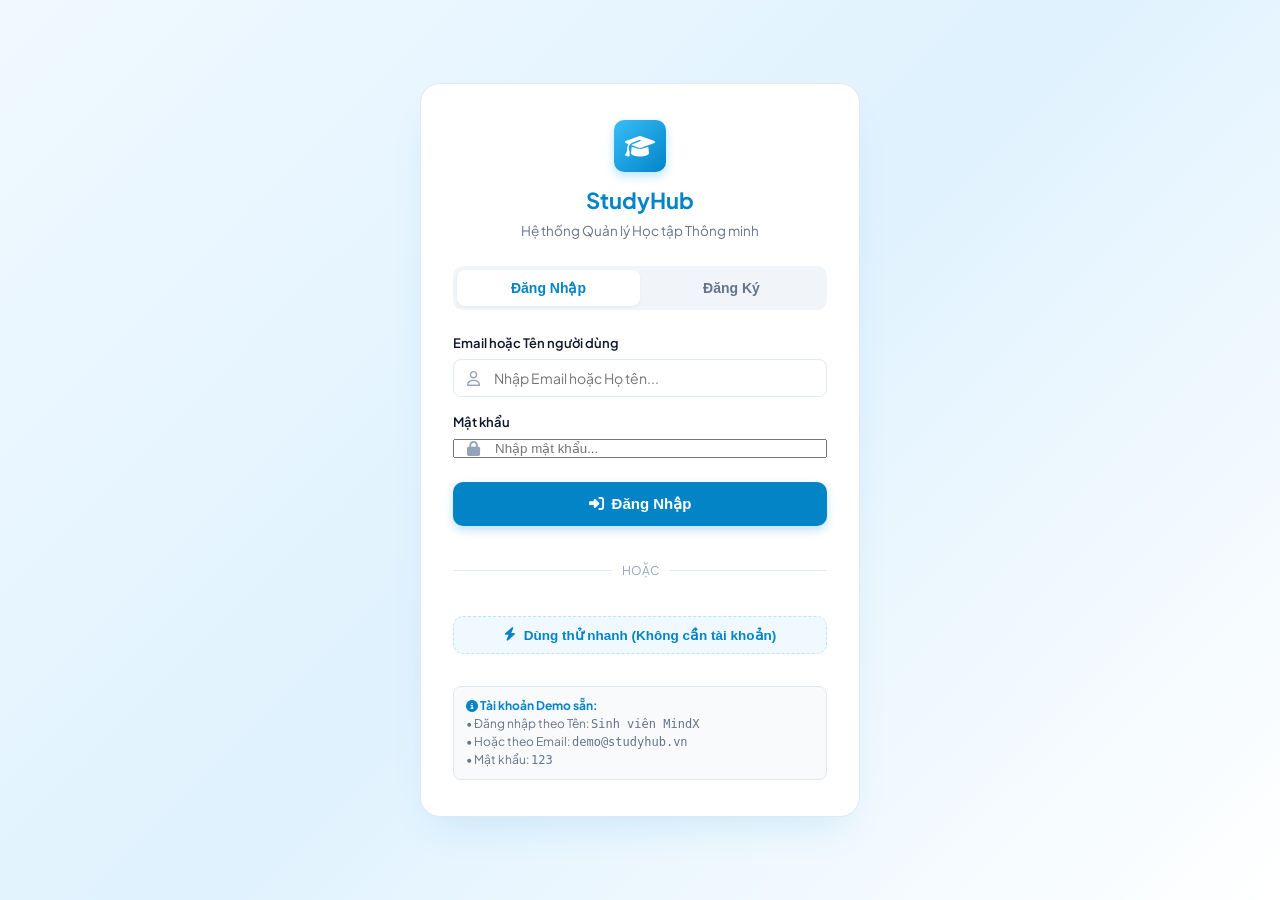
==== auth.html @ 2ad90d70 "first commit" ====
<!DOCTYPE html>
<html lang="vi">

<head>
  <meta charset="UTF-8">
  <meta name="viewport" content="width=device-width, initial-scale=1.0">
  <title>StudyHub - Đăng Nhập & Đăng Ký</title>
  <!-- Google Font & Icons -->
  <link rel="preconnect" href="https://fonts.googleapis.com">
  <link rel="preconnect" href="https://fonts.gstatic.com" crossorigin>
  <link href="https://fonts.googleapis.com/css2?family=Plus+Jakarta+Sans:wght@400;500;600;700&display=swap"
    rel="stylesheet">
  <link rel="stylesheet" href="https://cdnjs.cloudflare.com/ajax/libs/font-awesome/6.4.0/css/all.min.css">
  <link rel="stylesheet" href="style.css">
</head>

<body class="auth-page">
  <div class="auth-wrapper">
    <div class="auth-card">
      <div class="auth-brand">
        <div class="logo-icon"><i class="fa-solid fa-graduation-cap"></i></div>
        <h2>StudyHub</h2>
        <p>Hệ thống Quản lý Học tập Thông minh</p>
      </div>

      <!-- Tab Switcher -->
      <div class="auth-tabs">
        <button type="button" class="auth-tab-btn active" id="tab-btn-login">Đăng Nhập</button>
        <button type="button" class="auth-tab-btn" id="tab-btn-register">Đăng Ký</button>
      </div>

      <!-- FORM ĐĂNG NHẬP -->
      <form id="form-login" class="auth-form active">
        <div class="form-group">
          <label for="login-identifier">Email hoặc Tên người dùng</label>
          <div class="input-with-icon">
            <i class="fa-regular fa-user"></i>
            <input type="text" id="login-identifier" placeholder="Nhập Email hoặc Họ tên..." required>
          </div>
        </div>

        <div class="form-group">
          <label for="login-password">Mật khẩu</label>
          <div class="input-with-icon">
            <i class="fa-solid fa-lock"></i>
            <input type="password" id="login-password" placeholder="Nhập mật khẩu..." required>
          </div>
        </div>

        <button type="submit" class="btn btn-primary auth-btn-submit">
          <i class="fa-solid fa-right-to-bracket"></i> Đăng Nhập
        </button>

        <div class="auth-divider">
          <span>HOẶC</span>
        </div>

        <button type="button" class="btn-guest" onclick="loginAsGuest()">
          <i class="fa-solid fa-bolt"></i> Dùng thử nhanh (Không cần tài khoản)
        </button>

        <div class="auth-hint-box">
          <i class="fa-solid fa-circle-info" style="color: var(--primary);"></i>
          <strong>Tài khoản Demo sẵn:</strong><br>
          • Đăng nhập theo Tên: <code>Sinh viên MindX</code><br>
          • Hoặc theo Email: <code>demo@studyhub.vn</code><br>
          • Mật khẩu: <code>123</code>
        </div>
      </form>

      <!-- FORM ĐĂNG KÝ -->
      <form id="form-register" class="auth-form">
        <div class="form-group">
          <label for="reg-fullname">Họ và tên học viên</label>
          <div class="input-with-icon">
            <i class="fa-regular fa-user"></i>
            <input type="text" id="reg-fullname" placeholder="VD: Nguyễn Văn A" required>
          </div>
        </div>

        <div class="form-group">
          <label for="reg-email">Email học tập</label>
          <div class="input-with-icon">
            <i class="fa-regular fa-envelope"></i>
            <input type="email" id="reg-email" placeholder="VD: sinhvien@mindx.edu.vn" required>
          </div>
        </div>

        <div class="form-group">
          <label for="reg-password">Mật khẩu</label>
          <div class="input-with-icon">
            <i class="fa-solid fa-lock"></i>
            <input type="password" id="reg-password" placeholder="Tạo mật khẩu (từ 3 ký tự)..." required>
          </div>
        </div>

        <div class="form-group">
          <label for="reg-repassword">Nhập lại mật khẩu</label>
          <div class="input-with-icon">
            <i class="fa-solid fa-shield-halved"></i>
            <input type="password" id="reg-repassword" placeholder="Nhập lại chính xác mật khẩu..." required>
          </div>
        </div>

        <button type="submit" class="btn btn-primary auth-btn-submit">
          <i class="fa-solid fa-user-plus"></i> Đăng Ký Tài Khoản
        </button>
      </form>
    </div>
  </div>

  <div id="toast" class="toast"></div>
  <script src="script.js"></script>
</body>

</html>
---- style.css ----
/* ===================================================
   StudyHub - Quản Lý Học Tập
   Tông màu chủ đạo: Nền trắng (#FFFFFF / #F8FAFC) & Xanh da trời (#0ea5e9 / #0284c7)
   =================================================== */

:root {
  --primary: #0284c7;
  /* Xanh da trời đậm */
  --primary-light: #38bdf8;
  /* Xanh da trời sáng */
  --primary-bg: #f0f9ff;
  /* Nền xanh da trời rất nhạt */
  --primary-border: #bae6fd;
  /* Viền xanh da trời nhẹ */

  --bg-body: #f8fafc;
  /* Nền trang web trắng xám nhẹ dịu mắt */
  --bg-card: #ffffff;
  /* Nền thẻ trắng tinh */
  --bg-card-hover: #ffffff;

  --text-main: #0f172a;
  /* Chữ đậm dễ đọc */
  --text-muted: #64748b;
  /* Chữ phụ */
  --text-sub: #94a3b8;

  --border-color: #e2e8f0;
  --border-radius: 12px;
  --border-radius-sm: 8px;

  --shadow-sm: 0 1px 3px rgba(0, 0, 0, 0.05);
  --shadow-md: 0 4px 12px rgba(2, 132, 199, 0.08);
  --shadow-lg: 0 10px 25px -5px rgba(2, 132, 199, 0.12);

  --danger: #ef4444;
  --danger-bg: #fef2f2;
  --warning: #f59e0b;
  --warning-bg: #fffbeb;
  --success: #10b981;
  --success-bg: #ecfdf5;

  --transition: all 0.2s ease-in-out;
}

* {
  margin: 0;
  padding: 0;
  box-sizing: border-box;
}

body {
  font-family: 'Plus Jakarta Sans', -apple-system, BlinkMacSystemFont, 'Segoe UI', Roboto, sans-serif;
  background-color: var(--bg-body);
  color: var(--text-main);
  line-height: 1.5;
  -webkit-font-smoothing: antialiased;
}

/* App Layout */
.app-layout {
  display: flex;
  min-height: 100vh;
}

/* Sidebar */
.sidebar {
  width: 260px;
  background-color: #ffffff;
  border-right: 1px solid var(--border-color);
  display: flex;
  flex-direction: column;
  padding: 16px;
  position: sticky;
  top: 0;
  height: 100vh;
  flex-shrink: 0;
}

.brand {
  display: flex;
  align-items: center;
  gap: 12px;
  padding: 8px 12px 24px;
  border-bottom: 1px solid var(--border-color);
}

.logo-icon {
  width: 60px;
  height: 60px;
  border-radius: 10px;
  background: linear-gradient(135deg, var(--primary-light), var(--primary));
  color: #ffffff;
  display: flex;
  align-items: center;
  justify-content: center;
  font-size: 32px;
  box-shadow: 0 4px 10px rgba(14, 165, 233, 0.3);
}

.brand-text h2 {
  font-size: 18px;
  font-weight: 700;
  color: var(--primary);
  line-height: 1.2;
}

.brand-text span {
  font-size: 12px;
  color: var(--text-muted);
}

.nav-menu {
  margin-top: 24px;
  display: flex;
  flex-direction: column;
  gap: 8px;
  flex: 1;
}

.nav-btn {
  display: flex;
  align-items: center;
  gap: 12px;
  padding: 12px 14px;
  border-radius: var(--border-radius-sm);
  background: transparent;
  border: none;
  font-size: 14.5px;
  font-weight: 500;
  color: var(--text-muted);
  cursor: pointer;
  transition: var(--transition);
  text-align: left;
  width: 100%;
}

.nav-btn i {
  font-size: 18px;
  width: 22px;
  text-align: center;
}

.nav-btn:hover {
  background-color: var(--primary-bg);
  color: var(--primary);
}

.nav-btn.active {
  background-color: var(--primary-bg);
  color: var(--primary);
  font-weight: 600;
  border-left: 3px solid var(--primary);
}

.nav-btn .badge {
  margin-left: auto;
  background-color: var(--primary);
  color: white;
  font-size: 11px;
  padding: 2px 7px;
  border-radius: 12px;
  font-weight: 600;
}

.sidebar-footer {
  padding-top: 16px;
  border-top: 1px solid var(--border-color);
}

.today-box {
  background-color: var(--primary-bg);
  border: 1px solid var(--primary-border);
  padding: 12px 14px;
  border-radius: var(--border-radius-sm);
  display: flex;
  align-items: center;
  gap: 10px;
  color: var(--primary);
}

.today-box i {
  font-size: 20px;
}

.day-text {
  font-size: 13px;
  font-weight: 700;
  color: var(--primary);
}

.date-text {
  font-size: 12px;
  color: var(--text-muted);
}

/* Main Content */
.main-content {
  flex: 1;
  padding: 32px 40px;
  max-width: 1200px;
  margin: 0 auto;
  width: 100%;
}

/* Top Header */
.top-header {
  display: flex;
  justify-content: space-between;
  align-items: center;
  margin-bottom: 28px;
}

.header-titles h1 {
  font-size: 26px;
  font-weight: 700;
  color: var(--text-main);
  letter-spacing: -0.5px;
}

.header-titles p {
  font-size: 14px;
  color: var(--text-muted);
  margin-top: 4px;
}

/* Buttons */
.btn {
  display: inline-flex;
  align-items: center;
  gap: 8px;
  padding: 10px 18px;
  border-radius: var(--border-radius-sm);
  font-size: 14px;
  font-weight: 600;
  cursor: pointer;
  transition: var(--transition);
  border: 1px solid transparent;
}

.btn-primary {
  background-color: var(--primary);
  color: #ffffff;
  box-shadow: 0 4px 10px rgba(2, 132, 199, 0.25);
}

.btn-primary:hover {
  background-color: #0369a1;
  transform: translateY(-1px);
}

.btn-outline {
  background-color: transparent;
  border-color: var(--border-color);
  color: var(--text-muted);
}

.btn-outline:hover {
  background-color: #f1f5f9;
  color: var(--text-main);
}

.btn-danger-sm {
  background: transparent;
  border: none;
  color: #94a3b8;
  padding: 6px;
  cursor: pointer;
  border-radius: 4px;
  font-size: 14px;
}

.btn-danger-sm:hover {
  color: var(--danger);
  background-color: var(--danger-bg);
}

.btn-edit-sm {
  background: transparent;
  border: none;
  color: #94a3b8;
  padding: 6px;
  cursor: pointer;
  border-radius: 4px;
  font-size: 14px;
}

.btn-edit-sm:hover {
  color: var(--primary);
  background-color: var(--primary-bg);
}

/* Tab Panels */
.tab-panel {
  display: none;
  animation: fadeIn 0.25s ease-in-out;
}

.tab-panel.active {
  display: block;
}

@keyframes fadeIn {
  from {
    opacity: 0;
    transform: translateY(6px);
  }

  to {
    opacity: 1;
    transform: translateY(0);
  }
}

/* Stats Row */
.stats-row {
  display: grid;
  grid-template-columns: repeat(auto-fit, minmax(220px, 1fr));
  gap: 16px;
  margin-bottom: 24px;
}

.stat-card {
  background: #ffffff;
  border: 1px solid var(--border-color);
  padding: 18px 20px;
  border-radius: var(--border-radius);
  display: flex;
  align-items: center;
  gap: 16px;
  box-shadow: var(--shadow-sm);
}

.stat-icon {
  width: 48px;
  height: 48px;
  border-radius: 12px;
  display: flex;
  align-items: center;
  justify-content: center;
  font-size: 20px;
}

.stat-icon.sky {
  background-color: var(--primary-bg);
  color: var(--primary);
}

.stat-icon.blue {
  background-color: #e0f2fe;
  color: #0284c7;
}

.stat-icon.amber {
  background-color: var(--warning-bg);
  color: var(--warning);
}

.stat-icon.emerald {
  background-color: var(--success-bg);
  color: var(--success);
}

.stat-info {
  display: flex;
  flex-direction: column;
}

.stat-num {
  font-size: 24px;
  font-weight: 700;
  line-height: 1.1;
  color: var(--text-main);
}

.stat-label {
  font-size: 13px;
  color: var(--text-muted);
  margin-top: 4px;
}

/* Filter Bar */
.filter-bar {
  display: flex;
  justify-content: space-between;
  align-items: center;
  flex-wrap: wrap;
  gap: 12px;
  margin-bottom: 20px;
  padding: 12px 16px;
  background-color: #ffffff;
  border: 1px solid var(--border-color);
  border-radius: var(--border-radius);
}

.filter-group {
  display: flex;
  gap: 10px;
  flex-wrap: wrap;
}

.filter-label {
  font-size: 13.5px;
  color: var(--text-muted);
  font-weight: 500;
  display: inline-flex;
  align-items: center;
  gap: 6px;
}

.filter-pills {
  display: flex;
  gap: 6px;
  flex-wrap: wrap;
}

.pill {
  padding: 6px 12px;
  border-radius: 20px;
  border: 1px solid var(--border-color);
  background-color: #ffffff;
  font-size: 13px;
  font-weight: 500;
  color: var(--text-muted);
  cursor: pointer;
  transition: var(--transition);
}

.pill:hover {
  border-color: var(--primary-light);
  color: var(--primary);
}

.pill.active {
  background-color: var(--primary);
  border-color: var(--primary);
  color: #ffffff;
}

.search-box {
  display: flex;
  align-items: center;
  gap: 8px;
  background-color: var(--bg-body);
  border: 1px solid var(--border-color);
  border-radius: var(--border-radius-sm);
  padding: 6px 12px;
  min-width: 260px;
}

.search-box input {
  border: none;
  background: transparent;
  outline: none;
  font-size: 13.5px;
  width: 100%;
  font-family: inherit;
}

.search-box i {
  color: var(--text-sub);
}

.select-input {
  padding: 6px 12px;
  border: 1px solid var(--border-color);
  background-color: var(--bg-body);
  border-radius: var(--border-radius-sm);
  font-size: 13px;
  font-family: inherit;
  color: var(--text-main);
  outline: none;
}

/* Grids & Cards */
.cards-grid {
  display: grid;
  grid-template-columns: repeat(auto-fill, minmax(320px, 1fr));
  gap: 20px;
}

/* SCHEDULE CARD */
.schedule-card {
  background: #ffffff;
  border: 1px solid var(--border-color);
  border-radius: var(--border-radius);
  padding: 20px;
  transition: var(--transition);
  position: relative;
  display: flex;
  flex-direction: column;
  box-shadow: var(--shadow-sm);
}

.schedule-card:hover {
  transform: translateY(-2px);
  box-shadow: var(--shadow-md);
  border-color: var(--primary-light);
}

.schedule-card.is-today {
  border: 2px solid var(--primary);
  background: linear-gradient(180deg, #f0f9ff 0%, #ffffff 40%);
}

.today-ribbon {
  position: absolute;
  top: 12px;
  right: 12px;
  background-color: var(--primary);
  color: #ffffff;
  font-size: 11px;
  font-weight: 700;
  padding: 2px 8px;
  border-radius: 12px;
  text-transform: uppercase;
}

.schedule-header {
  display: flex;
  align-items: flex-start;
  gap: 12px;
  margin-bottom: 12px;
}

.day-badge {
  background: var(--primary-bg);
  color: var(--primary);
  font-weight: 700;
  font-size: 13px;
  padding: 6px 10px;
  border-radius: 8px;
  border: 1px solid var(--primary-border);
  white-space: nowrap;
}

.schedule-title {
  font-size: 16px;
  font-weight: 700;
  color: var(--text-main);
  line-height: 1.3;
}

.schedule-meta {
  display: flex;
  flex-direction: column;
  gap: 6px;
  font-size: 13px;
  color: var(--text-muted);
  margin-bottom: 14px;
}

.meta-item {
  display: flex;
  align-items: center;
  gap: 8px;
}

.meta-item i {
  width: 14px;
  color: var(--primary);
}

.schedule-note-box {
  background-color: #f8fafc;
  border: 1px solid var(--border-color);
  border-left: 3px solid var(--primary);
  border-radius: 6px;
  padding: 10px 12px;
  font-size: 13px;
  color: #334155;
  margin-top: auto;
  white-space: pre-line;
}

.schedule-note-box strong {
  color: var(--primary);
  display: block;
  margin-bottom: 2px;
  font-size: 12px;
}

.card-actions {
  display: flex;
  justify-content: flex-end;
  gap: 6px;
  margin-top: 12px;
  padding-top: 10px;
  border-top: 1px solid #f1f5f9;
}

/* TODO LIST */
.todo-list {
  display: flex;
  flex-direction: column;
  gap: 12px;
}

.todo-item {
  background: #ffffff;
  border: 1px solid var(--border-color);
  border-radius: var(--border-radius);
  padding: 16px 20px;
  display: flex;
  align-items: flex-start;
  gap: 16px;
  box-shadow: var(--shadow-sm);
  transition: var(--transition);
}

.todo-item:hover {
  border-color: var(--primary-light);
  box-shadow: var(--shadow-md);
}

.todo-item.completed {
  background-color: #f8fafc;
  opacity: 0.75;
}

.todo-item.completed .todo-title {
  text-decoration: line-through;
  color: var(--text-muted);
}

.todo-checkbox-wrapper {
  margin-top: 3px;
}

.custom-checkbox {
  width: 22px;
  height: 22px;
  border-radius: 6px;
  border: 2px solid #cbd5e1;
  display: flex;
  align-items: center;
  justify-content: center;
  cursor: pointer;
  transition: var(--transition);
}

.todo-item.completed .custom-checkbox {
  background-color: var(--success);
  border-color: var(--success);
  color: #ffffff;
}

.custom-checkbox:hover {
  border-color: var(--primary);
}

.todo-content {
  flex: 1;
}

.todo-header-line {
  display: flex;
  align-items: center;
  gap: 10px;
  margin-bottom: 6px;
  flex-wrap: wrap;
}

.todo-subject-badge {
  background-color: var(--primary-bg);
  color: var(--primary);
  font-size: 12px;
  font-weight: 600;
  padding: 2px 8px;
  border-radius: 4px;
}

.priority-badge {
  font-size: 11px;
  font-weight: 600;
  padding: 2px 8px;
  border-radius: 4px;
}

.priority-high {
  background-color: var(--danger-bg);
  color: var(--danger);
}

.priority-medium {
  background-color: var(--warning-bg);
  color: #b45309;
}

.priority-low {
  background-color: var(--success-bg);
  color: var(--success);
}

.deadline-badge {
  font-size: 12px;
  font-weight: 600;
  display: inline-flex;
  align-items: center;
  gap: 5px;
  color: var(--text-muted);
}

.deadline-badge.overdue {
  color: var(--danger);
  font-weight: 700;
}

.deadline-badge.near {
  color: #b45309;
}

.todo-title {
  font-size: 15.5px;
  font-weight: 600;
  color: var(--text-main);
  margin-bottom: 4px;
}

.todo-note-text {
  font-size: 13.5px;
  color: var(--text-muted);
  white-space: pre-line;
  margin-top: 4px;
}

/* KNOWLEDGE BASE CARD */
.knowledge-grid {
  grid-template-columns: repeat(auto-fill, minmax(340px, 1fr));
}

.knowledge-card {
  background: #ffffff;
  border: 1px solid var(--border-color);
  border-radius: var(--border-radius);
  padding: 20px;
  display: flex;
  flex-direction: column;
  box-shadow: var(--shadow-sm);
  transition: var(--transition);
}

.knowledge-card:hover {
  transform: translateY(-2px);
  border-color: var(--primary-light);
  box-shadow: var(--shadow-md);
}

.knowledge-top {
  display: flex;
  justify-content: space-between;
  align-items: center;
  margin-bottom: 10px;
}

.subject-week-tag {
  font-size: 12px;
  font-weight: 600;
  background-color: var(--primary-bg);
  color: var(--primary);
  padding: 3px 8px;
  border-radius: 6px;
  border: 1px solid var(--primary-border);
}

.star-rating {
  font-size: 12px;
  font-weight: 600;
  padding: 3px 8px;
  border-radius: 12px;
}

.star-rating.high {
  background-color: #fee2e2;
  color: #dc2626;
}

.star-rating.medium {
  background-color: #fef3c7;
  color: #b45309;
}

.star-rating.low {
  background-color: #f1f5f9;
  color: #64748b;
}

.knowledge-title {
  font-size: 16px;
  font-weight: 700;
  color: var(--text-main);
  margin-bottom: 10px;
  line-height: 1.35;
}

.knowledge-body {
  font-size: 13.5px;
  color: #334155;
  background: #f8fafc;
  padding: 12px;
  border-radius: 8px;
  white-space: pre-wrap;
  word-break: break-word;
  line-height: 1.55;
  font-family: inherit;
  flex: 1;
  border: 1px solid #f1f5f9;
}

/* Empty State */
.empty-state {
  text-align: center;
  padding: 48px 24px;
  background-color: #ffffff;
  border: 2px dashed var(--border-color);
  border-radius: var(--border-radius);
  grid-column: 1 / -1;
  width: 100%;
}

.empty-state i {
  font-size: 40px;
  color: var(--primary-light);
  margin-bottom: 12px;
}

.empty-state h4 {
  font-size: 16px;
  font-weight: 600;
  color: var(--text-main);
  margin-bottom: 4px;
}

.empty-state p {
  font-size: 13.5px;
  color: var(--text-muted);
}

/* Modals */
.modal {
  display: none;
  position: fixed;
  inset: 0;
  background-color: rgba(15, 23, 42, 0.45);
  backdrop-filter: blur(2px);
  z-index: 1000;
  align-items: center;
  justify-content: center;
  padding: 16px;
}

.modal.active {
  display: flex;
}

.modal-content {
  background: #ffffff;
  border-radius: 16px;
  max-width: 520px;
  width: 100%;
  max-height: 90vh;
  overflow-y: auto;
  box-shadow: var(--shadow-lg);
  animation: modalPop 0.2s cubic-bezier(0.16, 1, 0.3, 1);
}

@keyframes modalPop {
  from {
    opacity: 0;
    transform: scale(0.95);
  }

  to {
    opacity: 1;
    transform: scale(1);
  }
}

.modal-header {
  display: flex;
  justify-content: space-between;
  align-items: center;
  padding: 20px 24px;
  border-bottom: 1px solid var(--border-color);
}

.modal-header h3 {
  font-size: 18px;
  font-weight: 700;
  color: var(--primary);
}

.modal-close {
  background: transparent;
  border: none;
  font-size: 24px;
  line-height: 1;
  color: var(--text-sub);
  cursor: pointer;
}

.modal-close:hover {
  color: var(--text-main);
}

.modal-body {
  padding: 24px;
  display: flex;
  flex-direction: column;
  gap: 16px;
}

.form-group {
  display: flex;
  flex-direction: column;
  gap: 6px;
}

.form-row {
  display: grid;
  grid-template-columns: 1fr 1fr;
  gap: 14px;
}

label {
  font-size: 13px;
  font-weight: 600;
  color: var(--text-main);
}

.required {
  color: var(--danger);
}

input[type="text"],
input[type="datetime-local"],
select,
textarea {
  font-family: inherit;
  font-size: 14px;
  padding: 9px 12px;
  border: 1px solid var(--border-color);
  border-radius: var(--border-radius-sm);
  outline: none;
  background-color: #ffffff;
  color: var(--text-main);
  transition: var(--transition);
}

input:focus,
select:focus,
textarea:focus {
  border-color: var(--primary);
  box-shadow: 0 0 0 3px rgba(14, 165, 233, 0.15);
}

textarea {
  resize: vertical;
}

.modal-footer {
  display: flex;
  justify-content: flex-end;
  gap: 10px;
  margin-top: 10px;
}

/* Toast */
.toast {
  position: fixed;
  bottom: 24px;
  right: 24px;
  background-color: #0f172a;
  color: #ffffff;
  padding: 12px 20px;
  border-radius: 8px;
  font-size: 14px;
  font-weight: 500;
  box-shadow: var(--shadow-lg);
  transform: translateY(100px);
  opacity: 0;
  transition: all 0.3s ease;
  z-index: 2000;
  display: flex;
  align-items: center;
  gap: 8px;
}

.toast.show {
  transform: translateY(0);
  opacity: 1;
}

/* Responsive */
@media (max-width: 900px) {
  .app-layout {
    flex-direction: column;
  }

  .sidebar {
    width: 100%;
    height: auto;
    position: sticky;
    top: 0;
    z-index: 100;
    background: #ffffff;
    padding: 12px 16px;
    display: grid;
    grid-template-columns: auto 1fr;
    align-items: center;
    border-right: none;
    border-bottom: 1px solid var(--border-color);
    box-shadow: 0 2px 8px rgba(0, 0, 0, 0.04);
  }

  .brand {
    grid-column: 1;
    grid-row: 1;
    border-bottom: none;
    padding: 0;
    gap: 10px;
  }

  /* .logo-icon {
    width: 36px;
    height: 36px;
    font-size: 17px;
  } */

  .brand-text h2 {
    font-size: 16px;
  }

  /* Đưa thông tin user lên kế bên logo, nằm ngay góc bên phải trên cùng màn hình */
  .sidebar-footer {
    display: flex;
    grid-column: 2;
    grid-row: 1;
    justify-self: end;
    justify-content: flex-end;
    align-items: center;
    border-top: none;
    padding: 0;
    margin: 0;
  }

  .user-profile-box {
    margin-bottom: 0;
    padding: 4px 8px;
    background: #f8fafc;
    border: 1px solid var(--border-color);
    border-radius: var(--border-radius-sm);
    gap: 8px;
  }

  .user-avatar {
    width: 32px;
    height: 32px;
  }

  .user-name {
    font-size: 12.5px;
    max-width: 120px;
  }

  .user-email {
    display: none;
  }

  .today-box {
    display: none;
  }

  .nav-menu {
    grid-column: 1 / -1;
    grid-row: 2;
    margin-top: 0px;
    padding-top: 10px;
    border-top: 1px solid var(--border-color);
    flex-direction: row;
    overflow-x: auto;
    gap: 6px;
  }

  .nav-btn,
  .nav-link {
    white-space: nowrap;
    border-left: none;
    border-bottom: 3px solid transparent;
    padding: 8px 12px;
    font-size: 13.5px;
  }

  .nav-btn.active,
  .nav-link.active {
    border-left: none;
    border-bottom: 3px solid var(--primary);
  }

  .main-content {
    padding: 20px 16px;
  }

  .form-row {
    grid-template-columns: 1fr;
  }
}

/* Dưới 580px: nav-menu giữ lại icon thôi, bỏ chữ đi */
@media (max-width: 720px) {
  .brand-text span {
    display: none;
  }

  .user-name {
    display: none;
    /* Ẩn tên, giữ avatar và nút đăng xuất gọn gàng */
  }

  .user-profile-box {
    padding: 2px 4px;
    border: none;
    background: transparent;
  }

  /* Phần nav-menu giữ lại icon, bỏ chữ */
  .nav-menu {
    display: flex;
    justify-content: space-around;
    overflow-x: visible;
    gap: 2px;
  }

  .nav-btn,
  .nav-link {
    flex: 1;
    justify-content: center;
    padding: 10px 6px;
    position: relative;
    gap: 0;
  }

  /* Bỏ chữ đi */
  .nav-btn span:not(.badge),
  .nav-link span:not(.badge) {
    display: none !important;
  }

  /* Giữ lại icon */
  .nav-btn i,
  .nav-link i {
    font-size: 20px;
    width: auto;
    margin: 0;
  }

  /* Badge số lượng đính kèm trên icon */
  .nav-btn .badge,
  .nav-link .badge {
    position: absolute;
    top: 4px;
    right: calc(50% - 16px);
    font-size: 10px;
    padding: 1px 5px;
    margin-left: 0;
    line-height: 1.2;
  }
}



/* ===================================================
   BỔ SUNG CHO ĐA TRANG (MULTI-PAGE) & AUTH (ĐĂNG NHẬP/ĐĂNG KÝ)
   =================================================== */

.nav-link {
  display: flex;
  align-items: center;
  gap: 12px;
  padding: 12px 14px;
  border-radius: var(--border-radius-sm);
  background: transparent;
  border: none;
  font-size: 14.5px;
  font-weight: 500;
  color: var(--text-muted);
  text-decoration: none;
  transition: var(--transition);
  text-align: left;
  width: 100%;
}

.nav-link i {
  font-size: 18px;
  width: 22px;
  text-align: center;
}

.nav-link:hover {
  background-color: var(--primary-bg);
  color: var(--primary);
}

.nav-link.active {
  background-color: var(--primary-bg);
  color: var(--primary);
  font-weight: 600;
  border-left: 3px solid var(--primary);
}

.nav-link .badge {
  margin-left: auto;
  background-color: var(--primary);
  color: white;
  font-size: 11px;
  padding: 2px 7px;
  border-radius: 12px;
  font-weight: 600;
}

/* User Profile Widget in Sidebar */
.user-profile-box {
  display: flex;
  align-items: center;
  gap: 10px;
  padding: 10px 12px;
  background-color: #f8fafc;
  border: 1px solid var(--border-color);
  border-radius: var(--border-radius-sm);
  margin-bottom: 12px;
}

.user-avatar {
  width: 60px;
  height: 60px;
  border-radius: 50%;
  background: var(--primary-bg);
  color: var(--primary);
  display: flex;
  align-items: center;
  justify-content: center;
  font-size: 16px;
  border: 1px solid var(--primary-border);
  flex-shrink: 0;
  overflow: hidden;
}

.user-avatar img {
  width: 100%;
  height: 100%;
  object-fit: cover;
  border-radius: 50%;
  display: block;
}

.user-details {
  flex: 1;
  min-width: 0;
  display: flex;
  flex-direction: column;
}

.user-name {
  font-size: 13px;
  font-weight: 600;
  color: var(--text-main);
  white-space: nowrap;
  overflow: hidden;
  text-overflow: ellipsis;
}

.user-email {
  font-size: 11px;
  color: var(--text-muted);
  white-space: nowrap;
  overflow: hidden;
  text-overflow: ellipsis;
}

.btn-logout {
  background: transparent;
  border: none;
  color: var(--text-sub);
  cursor: pointer;
  padding: 6px;
  border-radius: 4px;
  font-size: 14px;
  transition: var(--transition);
}

.btn-logout:hover {
  color: var(--danger);
  background-color: var(--danger-bg);
}

/* Auth Page */
.auth-wrapper {
  min-height: 100vh;
  display: flex;
  align-items: center;
  justify-content: center;
  background: linear-gradient(135deg, #f0f9ff 0%, #e0f2fe 50%, #ffffff 100%);
  padding: 24px 16px;
}

.auth-card {
  background: #ffffff;
  border-radius: 20px;
  box-shadow: 0 20px 40px -15px rgba(2, 132, 199, 0.15);
  border: 1px solid var(--border-color);
  width: 100%;
  max-width: 440px;
  padding: 36px 32px;
}

.auth-brand {
  display: flex;
  flex-direction: column;
  align-items: center;
  margin-bottom: 24px;
  text-align: center;
}

.auth-brand .logo-icon {
  width: 52px;
  height: 52px;
  font-size: 24px;
  margin-bottom: 12px;
}

.auth-brand h2 {
  font-size: 22px;
  font-weight: 700;
  color: var(--primary);
}

.auth-brand p {
  font-size: 13.5px;
  color: var(--text-muted);
  margin-top: 4px;
}

.auth-tabs {
  display: flex;
  background: #f1f5f9;
  border-radius: 10px;
  padding: 4px;
  margin-bottom: 24px;
}

.auth-tab-btn {
  flex: 1;
  padding: 10px;
  border: none;
  background: transparent;
  font-size: 14px;
  font-weight: 600;
  color: var(--text-muted);
  border-radius: 8px;
  cursor: pointer;
  transition: var(--transition);
}

.auth-tab-btn.active {
  background: #ffffff;
  color: var(--primary);
  box-shadow: var(--shadow-sm);
}

.auth-form {
  display: none;
  flex-direction: column;
  gap: 16px;
}

.auth-form.active {
  display: flex;
}

.input-with-icon {
  position: relative;
  display: flex;
  align-items: center;
}

.input-with-icon i {
  position: absolute;
  left: 14px;
  color: var(--text-sub);
  font-size: 15px;
}

.input-with-icon input {
  width: 100%;
  padding-left: 40px;
}

.auth-btn-submit {
  width: 100%;
  padding: 12px;
  font-size: 15px;
  border-radius: 10px;
  justify-content: center;
  margin-top: 8px;
}

.auth-divider {
  display: flex;
  align-items: center;
  text-align: center;
  margin: 20px 0;
  color: var(--text-sub);
  font-size: 12px;
}

.auth-divider::before,
.auth-divider::after {
  content: '';
  flex: 1;
  border-bottom: 1px solid var(--border-color);
}

.auth-divider span {
  padding: 0 10px;
}

.btn-guest {
  width: 100%;
  background-color: var(--primary-bg);
  color: var(--primary);
  border: 1px dashed var(--primary-border);
  padding: 10px;
  border-radius: 10px;
  font-size: 13.5px;
  font-weight: 600;
  cursor: pointer;
  display: flex;
  align-items: center;
  justify-content: center;
  gap: 8px;
  transition: var(--transition);
}

.btn-guest:hover {
  background-color: #e0f2fe;
}

.auth-hint-box {
  background: #f8fafc;
  border: 1px solid var(--border-color);
  border-radius: 8px;
  padding: 10px 12px;
  font-size: 12px;
  color: var(--text-muted);
  margin-top: 16px;
  line-height: 1.5;
}

.auth-hint-box strong {
  color: var(--primary);
}


/* ===================================================
   STYLES CHO TRANG CHỦ TỔNG QUAN (DASHBOARD INDEX.HTML)
   =================================================== */

.welcome-banner {
  background: linear-gradient(135deg, #e0f2fe 0%, #ffffff 70%, #f0f9ff 100%);
  border: 1px solid var(--primary-border);
  border-radius: var(--border-radius);
  padding: 24px 28px;
  margin-bottom: 28px;
  box-shadow: var(--shadow-sm);
  display: flex;
  justify-content: space-between;
  align-items: center;
  gap: 20px;
  flex-wrap: wrap;
}

.welcome-text h2 {
  font-size: 22px;
  font-weight: 700;
  color: var(--primary);
  margin-bottom: 6px;
}

.welcome-text p {
  font-size: 14px;
  color: var(--text-muted);
  max-width: 600px;
  line-height: 1.5;
}

.welcome-stats {
  display: flex;
  gap: 12px;
  flex-wrap: wrap;
}

.welcome-stat-pill {
  background: #ffffff;
  border: 1px solid var(--primary-border);
  padding: 8px 14px;
  border-radius: 20px;
  font-size: 13px;
  font-weight: 600;
  color: var(--primary);
  display: flex;
  align-items: center;
  gap: 8px;
  box-shadow: var(--shadow-sm);
}

/* Dashboard Sections */
.dashboard-grid {
  display: flex;
  flex-direction: column;
  gap: 32px;
}

.dash-section-header {
  display: flex;
  justify-content: space-between;
  align-items: center;
  margin-bottom: 16px;
}

.dash-section-header h3 {
  font-size: 18px;
  font-weight: 700;
  color: var(--text-main);
  display: flex;
  align-items: center;
  gap: 10px;
}

.dash-section-header h3 i {
  color: var(--primary);
}

.dash-link-more {
  font-size: 13.5px;
  font-weight: 600;
  color: var(--primary);
  text-decoration: none;
  display: inline-flex;
  align-items: center;
  gap: 6px;
  transition: var(--transition);
}

.dash-link-more:hover {
  color: #0369a1;
  transform: translateX(3px);
}

/* Today & Tomorrow Cards */
.today-tomorrow-container {
  display: grid;
  grid-template-columns: repeat(auto-fit, minmax(320px, 1fr));
  gap: 16px;
}

.day-column {
  background: #ffffff;
  border: 1px solid var(--border-color);
  border-radius: var(--border-radius);
  padding: 18px;
  box-shadow: var(--shadow-sm);
}

.day-column-header {
  display: flex;
  justify-content: space-between;
  align-items: center;
  padding-bottom: 12px;
  margin-bottom: 12px;
  border-bottom: 1px dashed var(--border-color);
}

.day-column-title {
  font-size: 15px;
  font-weight: 700;
  color: var(--primary);
  display: flex;
  align-items: center;
  gap: 8px;
}

.day-column-badge {
  font-size: 11.5px;
  font-weight: 600;
  padding: 3px 8px;
  border-radius: 12px;
  background: var(--primary-bg);
  color: var(--primary);
  border: 1px solid var(--primary-border);
}

/* Subject Breakdown Grid */
.subject-stats-grid {
  display: grid;
  grid-template-columns: repeat(auto-fill, minmax(220px, 1fr));
  gap: 16px;
}

.subject-stat-card {
  background: #ffffff;
  border: 1px solid var(--border-color);
  border-radius: var(--border-radius);
  padding: 16px;
  display: flex;
  align-items: center;
  gap: 14px;
  box-shadow: var(--shadow-sm);
  transition: var(--transition);
}

.subject-stat-card:hover {
  transform: translateY(-2px);
  border-color: var(--primary-light);
  box-shadow: var(--shadow-md);
}

.subject-stat-icon {
  width: 44px;
  height: 44px;
  border-radius: 10px;
  background: var(--primary-bg);
  color: var(--primary);
  display: flex;
  align-items: center;
  justify-content: center;
  font-size: 18px;
  flex-shrink: 0;
}

.subject-stat-info {
  display: flex;
  flex-direction: column;
}

.subject-stat-name {
  font-size: 14.5px;
  font-weight: 600;
  color: var(--text-main);
  line-height: 1.3;
}

.subject-stat-count {
  font-size: 12px;
  color: var(--text-muted);
  margin-top: 3px;
}

/* Quick Features Row */
.features-shortcut-grid {
  display: grid;
  grid-template-columns: repeat(auto-fit, minmax(260px, 1fr));
  gap: 16px;
}

.feature-shortcut-card {
  background: #ffffff;
  border: 1px solid var(--border-color);
  border-radius: var(--border-radius);
  padding: 18px;
  text-decoration: none;
  color: inherit;
  box-shadow: var(--shadow-sm);
  transition: var(--transition);
  display: flex;
  flex-direction: column;
  justify-content: space-between;
}

.feature-shortcut-card:hover {
  border-color: var(--primary);
  transform: translateY(-2px);
  box-shadow: var(--shadow-md);
}

.feature-card-top {
  display: flex;
  align-items: center;
  gap: 12px;
  margin-bottom: 8px;
}

.feature-card-top .stat-icon {
  width: 40px;
  height: 40px;
  font-size: 17px;
}

.feature-card-title {
  font-size: 15px;
  font-weight: 700;
  color: var(--text-main);
}

.feature-card-desc {
  font-size: 13px;
  color: var(--text-muted);
  line-height: 1.4;
  margin-bottom: 12px;
}

.feature-card-action {
  font-size: 12.5px;
  font-weight: 600;
  color: var(--primary);
  display: flex;
  align-items: center;
  gap: 6px;
}
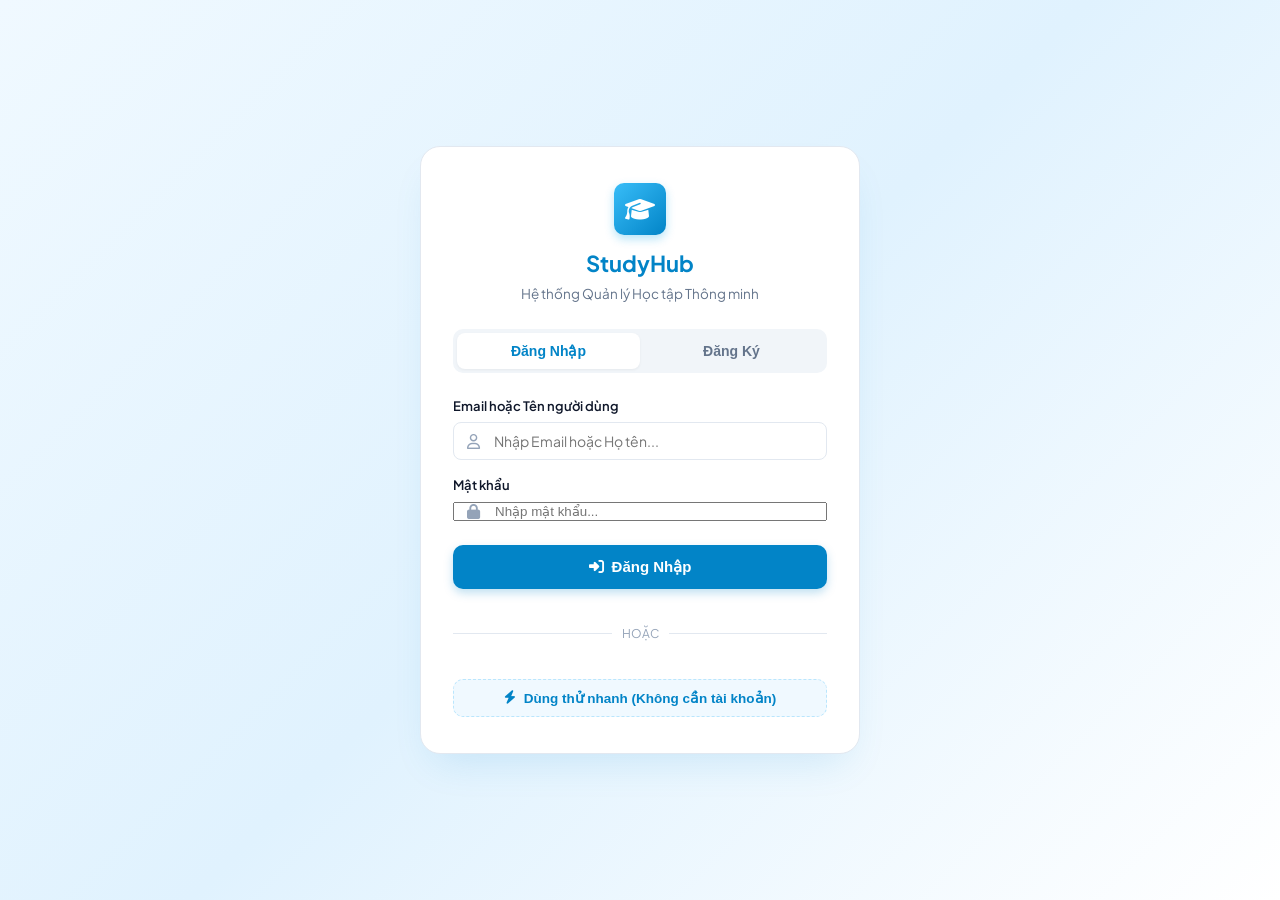
==== commit a8a02c9f: "Update project" ====
--- a/auth.html
+++ b/auth.html
@@ -58,14 +58,6 @@
         <button type="button" class="btn-guest" onclick="loginAsGuest()">
           <i class="fa-solid fa-bolt"></i> Dùng thử nhanh (Không cần tài khoản)
         </button>
-
-        <div class="auth-hint-box">
-          <i class="fa-solid fa-circle-info" style="color: var(--primary);"></i>
-          <strong>Tài khoản Demo sẵn:</strong><br>
-          • Đăng nhập theo Tên: <code>Sinh viên MindX</code><br>
-          • Hoặc theo Email: <code>demo@studyhub.vn</code><br>
-          • Mật khẩu: <code>123</code>
-        </div>
       </form>
 
       <!-- FORM ĐĂNG KÝ -->
